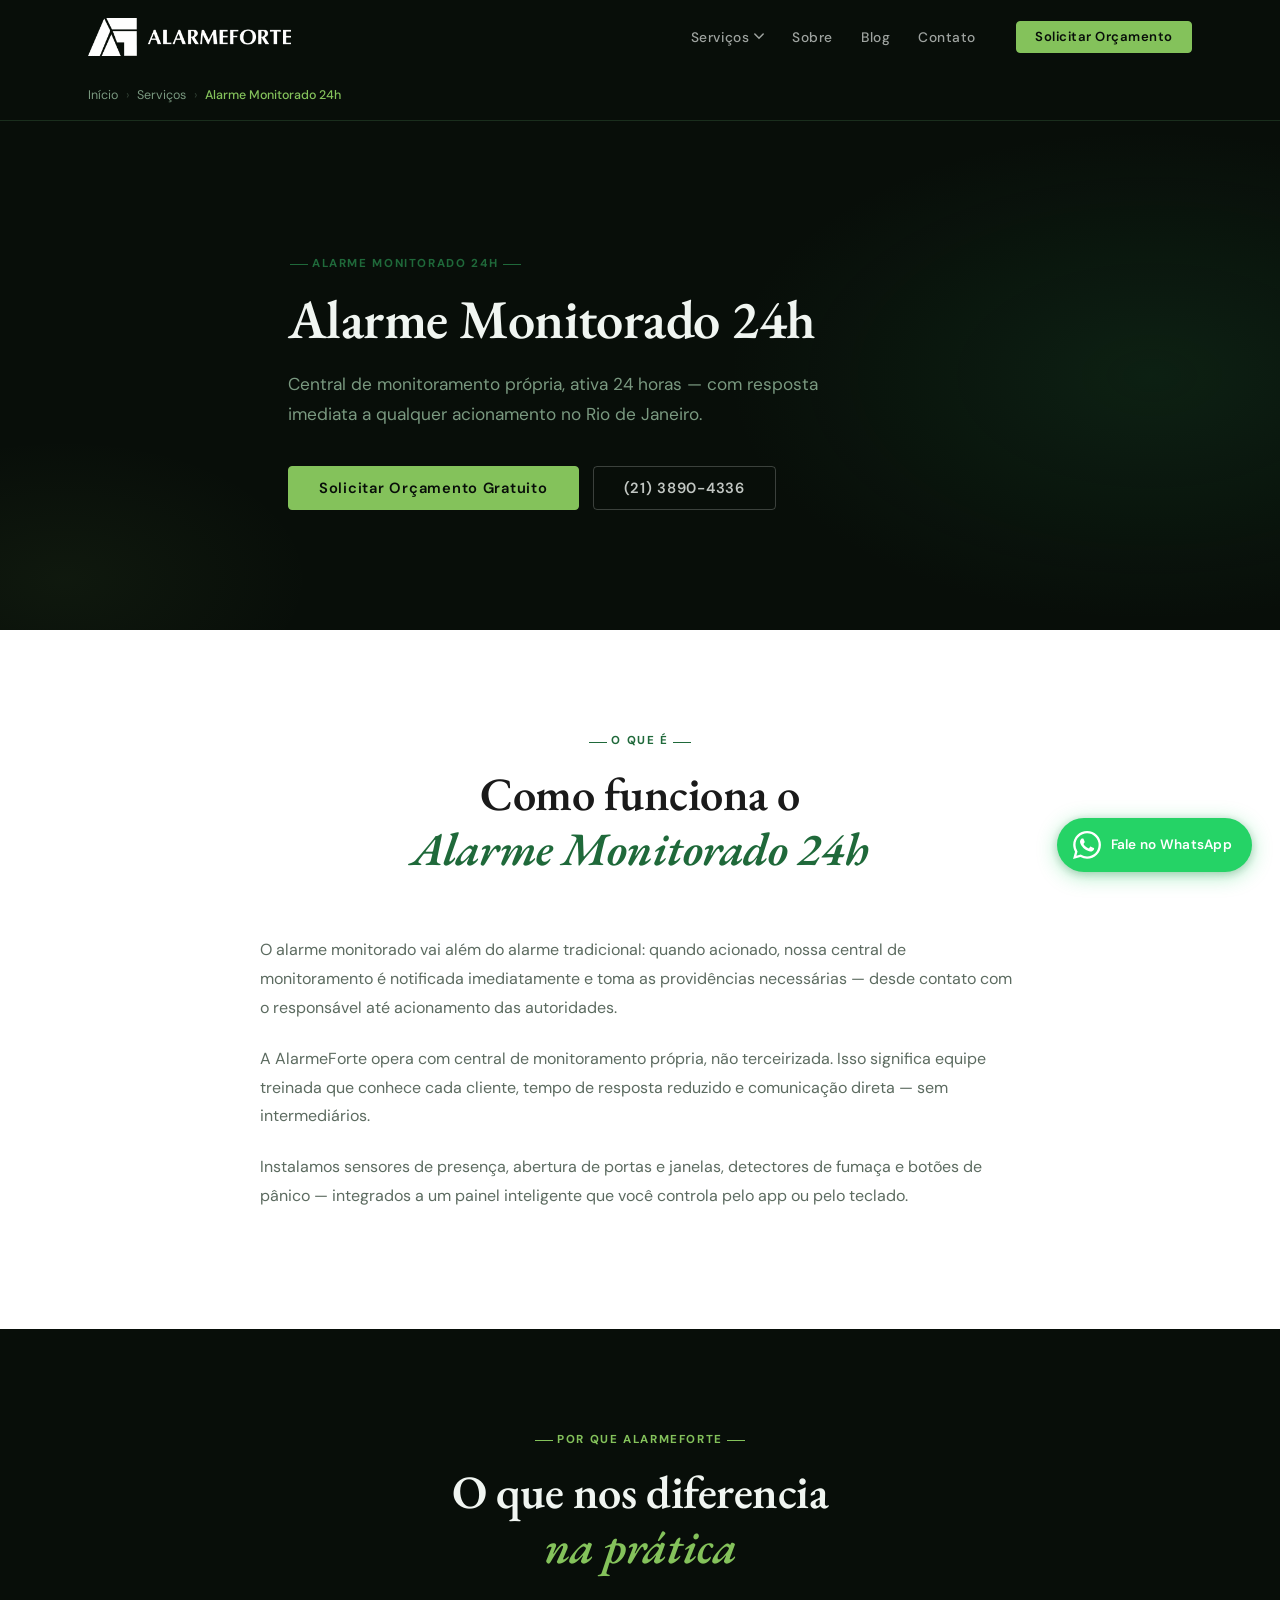
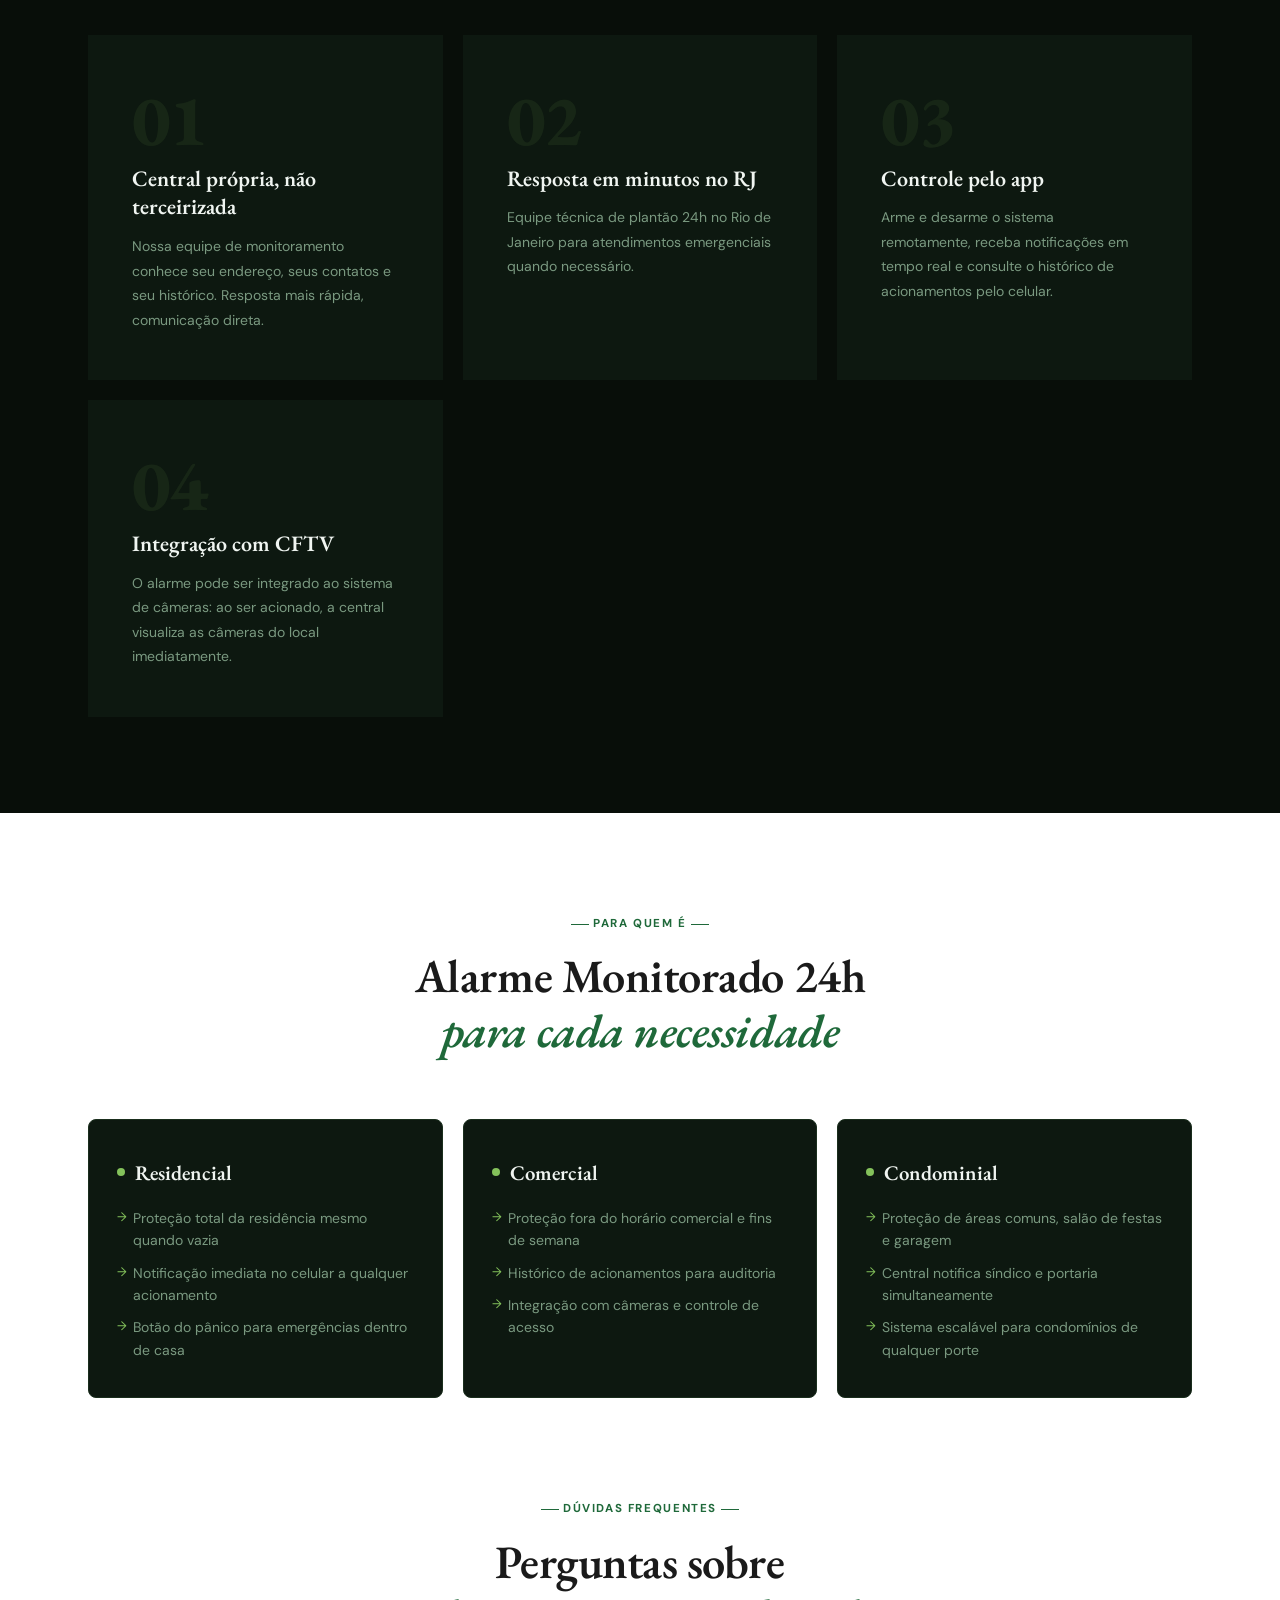
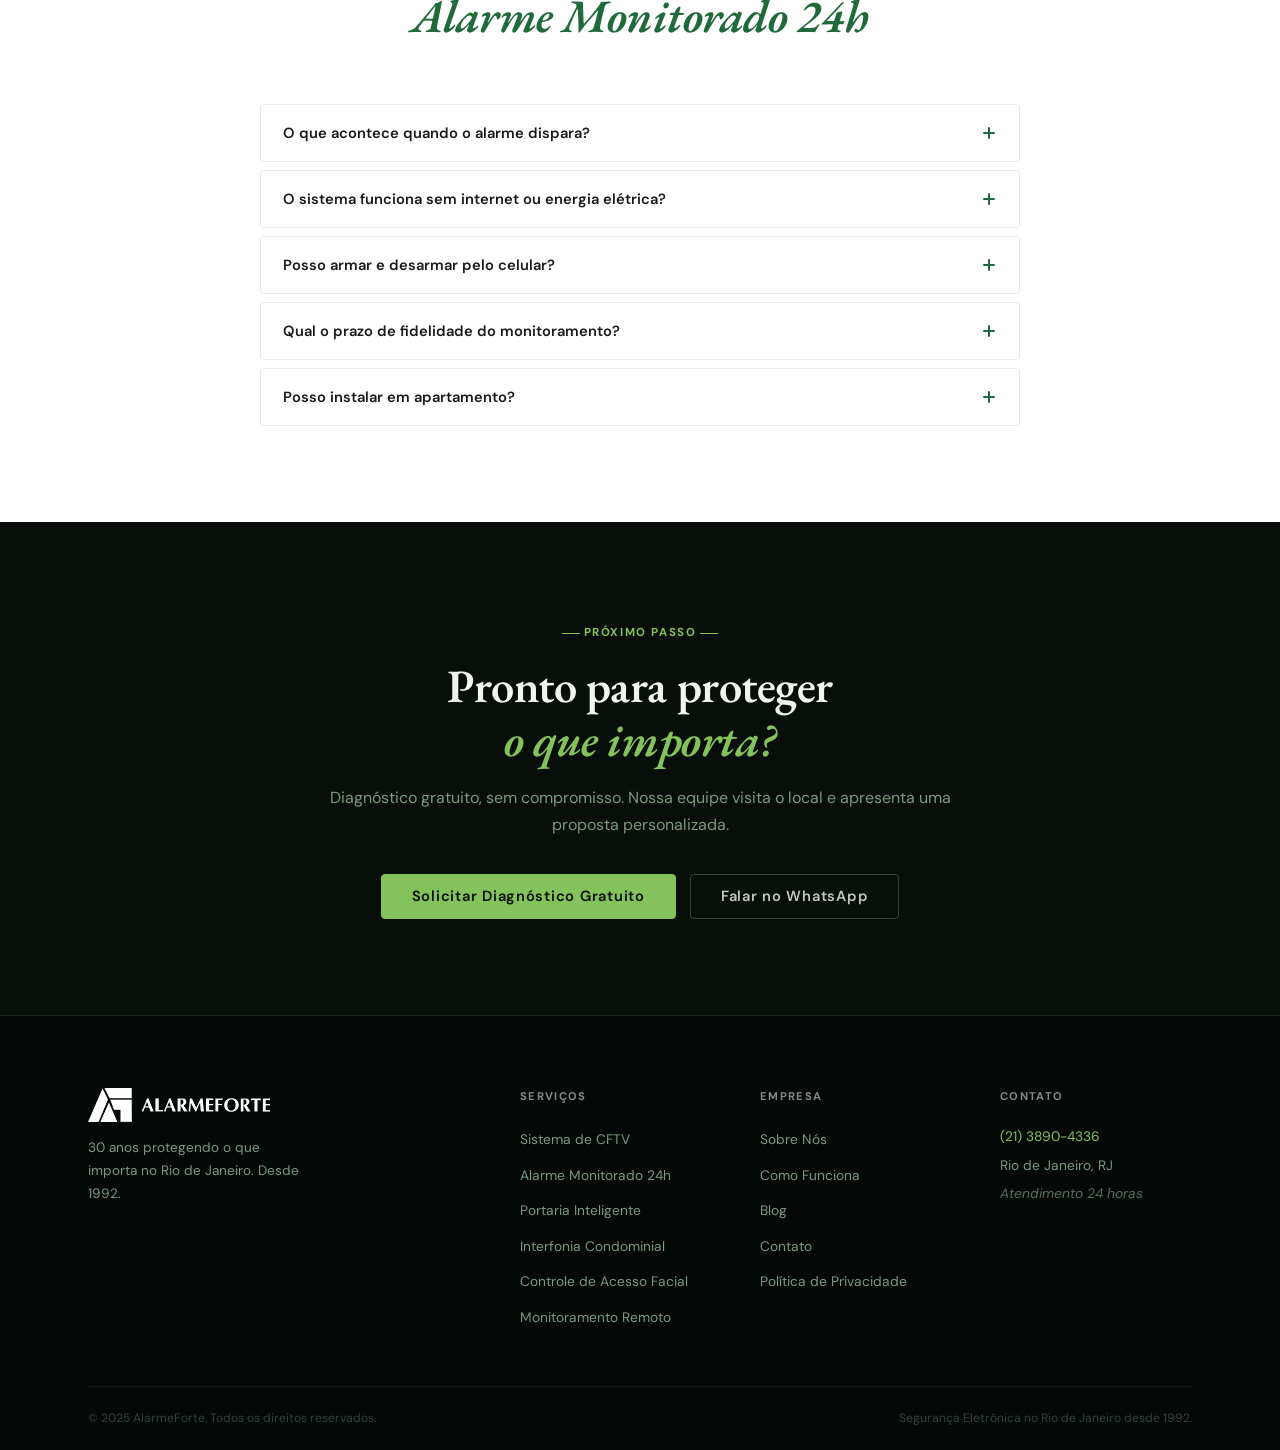
==== servicos/alarme-monitorado/index.html @ 2f34e300 "feat: AlarmeForte site V2 — gerador estático, páginas de serviço, blog, admin Streamlit" ====
<!DOCTYPE html>
<html lang="pt-BR">
<head>
  <meta charset="UTF-8">
  <meta name="viewport" content="width=device-width, initial-scale=1.0">
  <meta name="description" content="Alarme monitorado com central própria 24 horas para residências, empresas e condomínios no Rio de Janeiro. Resposta imediata a qualquer acionamento. Orçamento gratuito.">
  <meta property="og:title" content="Alarme Monitorado 24h no Rio de Janeiro | AlarmeForte">
  <meta property="og:description" content="Alarme monitorado com central própria 24 horas para residências, empresas e condomínios no Rio de Janeiro. Resposta imediata a qualquer acionamento. Orçamento gratuito.">
  <meta property="og:type" content="website">
  <meta name="author" content="AlarmeForte">
  <title>Alarme Monitorado 24h no Rio de Janeiro | AlarmeForte</title>
  
<script type="application/ld+json">
{
  "@context": "https://schema.org",
  "@type": "Service",
  "name": "Alarme Monitorado 24h",
  "description": "Alarme monitorado com central própria 24 horas para residências, empresas e condomínios no Rio de Janeiro. Resposta imediata a qualquer acionamento. Orçamento gratuito.",
  "provider": {
    "@type": "LocalBusiness",
    "name": "AlarmeForte",
    "telephone": "+552138904336",
    "address": {
      "@type": "PostalAddress",
      "addressLocality": "Rio de Janeiro",
      "addressRegion": "RJ",
      "addressCountry": "BR"
    }
  },
  "areaServed": "Rio de Janeiro"
}
</script>

  <link rel="preconnect" href="https://fonts.googleapis.com">
  <link rel="preconnect" href="https://fonts.gstatic.com" crossorigin>
  <link href="https://fonts.googleapis.com/css2?family=EB+Garamond:ital,wght@0,400;0,500;0,600;0,700;0,800;1,400;1,600&family=DM+Sans:opsz,wght@9..40,300;9..40,400;9..40,500;9..40,600;9..40,700&display=swap" rel="stylesheet">
  <link rel="stylesheet" href="/css/style.css">
</head>
<body>

  <!-- ===== NAVIGATION ===== -->
  <nav id="navbar" class="navbar">
    <div class="nav-container">
      <a href="/" class="nav-logo">
        <img src="/img/logo.png" alt="AlarmeForte" class="logo-img">
      </a>
      <ul class="nav-links" id="navLinks">
        <li class="nav-dropdown-wrapper">
          <a href="#" class="nav-dropdown-toggle" aria-haspopup="true" aria-expanded="false">
            Serviços
            <svg viewBox="0 0 12 8" width="10" height="7" fill="none" stroke="currentColor" stroke-width="1.8" stroke-linecap="round" aria-hidden="true"><path d="M1 1l5 5 5-5"/></svg>
          </a>
          <div class="nav-dropdown-menu" role="menu">
            
            <a href="/servicos/cftv/" role="menuitem">Sistema de CFTV</a>
            
            <a href="/servicos/alarme-monitorado/" role="menuitem">Alarme Monitorado 24h</a>
            
            <a href="/servicos/portaria-inteligente/" role="menuitem">Portaria Inteligente</a>
            
            <a href="/servicos/interfonia/" role="menuitem">Interfonia Condominial</a>
            
            <a href="/servicos/controle-acesso/" role="menuitem">Controle de Acesso Facial</a>
            
            <a href="/servicos/monitoramento-remoto/" role="menuitem">Monitoramento Remoto</a>
            
          </div>
        </li>
        <li><a href="/#sobre">Sobre</a></li>
        <li><a href="/noticias/">Blog</a></li>
        <li><a href="/#contato">Contato</a></li>
      </ul>
      <a href="/#contato" class="btn btn-primary nav-cta">Solicitar Orçamento</a>
      <button class="hamburger" id="hamburger" aria-label="Abrir menu" aria-expanded="false">
        <span></span><span></span><span></span>
      </button>
    </div>
  </nav>

  

  <!-- BREADCRUMB -->
  <div class="breadcrumb-bar navbar-offset">
    <div class="container">
      <nav class="breadcrumb" aria-label="Navegação estrutural">
        <a href="/">Início</a>
        <span class="breadcrumb-sep" aria-hidden="true">›</span>
        <a href="/#servicos">Serviços</a>
        <span class="breadcrumb-sep" aria-hidden="true">›</span>
        <span class="breadcrumb-current">Alarme Monitorado 24h</span>
      </nav>
    </div>
  </div>

  <!-- PAGE HERO -->
  <section class="page-hero">
    <div class="container page-hero-content">
      <span class="section-label">Alarme Monitorado 24h</span>
      <h1 class="page-hero-title">Alarme Monitorado 24h</h1>
      <p class="page-hero-subtitle">Central de monitoramento própria, ativa 24 horas — com resposta imediata a qualquer acionamento no Rio de Janeiro.</p>
      <div class="hero-actions">
        <a href="/#contato" class="btn btn-primary btn-lg">Solicitar Orçamento Gratuito</a>
        <a href="tel:+552138904336" class="btn btn-outline btn-lg">(21) 3890-4336</a>
      </div>
    </div>
  </section>

  <!-- O QUE É / COMO FUNCIONA -->
  <section class="section-light">
    <div class="container">
      <div class="section-header">
        <span class="section-label">O que é</span>
        <h2 class="section-title">Como funciona o<br><em>Alarme Monitorado 24h</em></h2>
      </div>
      <div style="max-width: 760px; margin: 0 auto;">
        
        <p style="font-size: 1rem; color: var(--text-gray); line-height: 1.8; margin-bottom: 22px;">O alarme monitorado vai além do alarme tradicional: quando acionado, nossa central de monitoramento é notificada imediatamente e toma as providências necessárias — desde contato com o responsável até acionamento das autoridades.</p>
        
        <p style="font-size: 1rem; color: var(--text-gray); line-height: 1.8; margin-bottom: 22px;">A AlarmeForte opera com central de monitoramento própria, não terceirizada. Isso significa equipe treinada que conhece cada cliente, tempo de resposta reduzido e comunicação direta — sem intermediários.</p>
        
        <p style="font-size: 1rem; color: var(--text-gray); line-height: 1.8; margin-bottom: 22px;">Instalamos sensores de presença, abertura de portas e janelas, detectores de fumaça e botões de pânico — integrados a um painel inteligente que você controla pelo app ou pelo teclado.</p>
        
      </div>
    </div>
  </section>

  <!-- DIFERENCIAIS -->
  <section class="section-dark">
    <div class="container">
      <div class="section-header">
        <span class="section-label">Por que AlarmeForte</span>
        <h2 class="section-title section-title-light">O que nos diferencia<br><em>na prática</em></h2>
      </div>
      <div class="services-grid">
        
        <div class="feature-card reveal">
          <div class="feature-number" aria-hidden="true">01</div>
          <h3>Central própria, não terceirizada</h3>
          <p>Nossa equipe de monitoramento conhece seu endereço, seus contatos e seu histórico. Resposta mais rápida, comunicação direta.</p>
        </div>
        
        <div class="feature-card reveal">
          <div class="feature-number" aria-hidden="true">02</div>
          <h3>Resposta em minutos no RJ</h3>
          <p>Equipe técnica de plantão 24h no Rio de Janeiro para atendimentos emergenciais quando necessário.</p>
        </div>
        
        <div class="feature-card reveal">
          <div class="feature-number" aria-hidden="true">03</div>
          <h3>Controle pelo app</h3>
          <p>Arme e desarme o sistema remotamente, receba notificações em tempo real e consulte o histórico de acionamentos pelo celular.</p>
        </div>
        
        <div class="feature-card reveal">
          <div class="feature-number" aria-hidden="true">04</div>
          <h3>Integração com CFTV</h3>
          <p>O alarme pode ser integrado ao sistema de câmeras: ao ser acionado, a central visualiza as câmeras do local imediatamente.</p>
        </div>
        
      </div>
    </div>
  </section>

  <!-- PARA QUEM É -->
  <section class="section-light">
    <div class="container">
      <div class="section-header">
        <span class="section-label">Para quem é</span>
        <h2 class="section-title">Alarme Monitorado 24h<br><em>para cada necessidade</em></h2>
      </div>
      <div class="perfis-grid">
        
        <div class="perfil-card reveal">
          <div class="perfil-tipo">Residencial</div>
          <ul>
            
            <li>Proteção total da residência mesmo quando vazia</li>
            
            <li>Notificação imediata no celular a qualquer acionamento</li>
            
            <li>Botão do pânico para emergências dentro de casa</li>
            
          </ul>
        </div>
        
        <div class="perfil-card reveal">
          <div class="perfil-tipo">Comercial</div>
          <ul>
            
            <li>Proteção fora do horário comercial e fins de semana</li>
            
            <li>Histórico de acionamentos para auditoria</li>
            
            <li>Integração com câmeras e controle de acesso</li>
            
          </ul>
        </div>
        
        <div class="perfil-card reveal">
          <div class="perfil-tipo">Condominial</div>
          <ul>
            
            <li>Proteção de áreas comuns, salão de festas e garagem</li>
            
            <li>Central notifica síndico e portaria simultaneamente</li>
            
            <li>Sistema escalável para condomínios de qualquer porte</li>
            
          </ul>
        </div>
        
      </div>
    </div>
  </section>

  <!-- FAQ -->
  <section class="section-light" style="padding-top: 0;">
    <div class="container">
      <div class="section-header">
        <span class="section-label">Dúvidas Frequentes</span>
        <h2 class="section-title">Perguntas sobre<br><em>Alarme Monitorado 24h</em></h2>
      </div>
      <div class="faq-list">
        
        <div class="faq-item">
          <button class="faq-question" aria-expanded="false">
            O que acontece quando o alarme dispara?
            <svg class="faq-icon" viewBox="0 0 16 16" width="16" height="16" fill="none" stroke="currentColor" stroke-width="2" stroke-linecap="round" aria-hidden="true">
              <path d="M8 3v10M3 8h10"/>
            </svg>
          </button>
          <div class="faq-answer">Nossa central recebe o alerta em segundos. Um operador tenta contato com o responsável cadastrado. Se não houver resposta ou se confirmado o incidente, acionamos a polícia ou equipe de intervenção conforme o plano contratado.</div>
        </div>
        
        <div class="faq-item">
          <button class="faq-question" aria-expanded="false">
            O sistema funciona sem internet ou energia elétrica?
            <svg class="faq-icon" viewBox="0 0 16 16" width="16" height="16" fill="none" stroke="currentColor" stroke-width="2" stroke-linecap="round" aria-hidden="true">
              <path d="M8 3v10M3 8h10"/>
            </svg>
          </button>
          <div class="faq-answer">Sim. O painel tem bateria de backup que mantém o sistema funcionando por horas sem energia. A comunicação com a central usa linha telefônica ou chip GSM como alternativa à internet.</div>
        </div>
        
        <div class="faq-item">
          <button class="faq-question" aria-expanded="false">
            Posso armar e desarmar pelo celular?
            <svg class="faq-icon" viewBox="0 0 16 16" width="16" height="16" fill="none" stroke="currentColor" stroke-width="2" stroke-linecap="round" aria-hidden="true">
              <path d="M8 3v10M3 8h10"/>
            </svg>
          </button>
          <div class="faq-answer">Sim. O app permite controle total do sistema remotamente, além de receber notificações a cada acionamento e consultar o histórico de eventos.</div>
        </div>
        
        <div class="faq-item">
          <button class="faq-question" aria-expanded="false">
            Qual o prazo de fidelidade do monitoramento?
            <svg class="faq-icon" viewBox="0 0 16 16" width="16" height="16" fill="none" stroke="currentColor" stroke-width="2" stroke-linecap="round" aria-hidden="true">
              <path d="M8 3v10M3 8h10"/>
            </svg>
          </button>
          <div class="faq-answer">Trabalhamos com contratos anuais renováveis. Os valores variam conforme o porte do sistema. Entre em contato para um orçamento personalizado.</div>
        </div>
        
        <div class="faq-item">
          <button class="faq-question" aria-expanded="false">
            Posso instalar em apartamento?
            <svg class="faq-icon" viewBox="0 0 16 16" width="16" height="16" fill="none" stroke="currentColor" stroke-width="2" stroke-linecap="round" aria-hidden="true">
              <path d="M8 3v10M3 8h10"/>
            </svg>
          </button>
          <div class="faq-answer">Sim. Temos soluções específicas para apartamentos, com sensores discretos e sem necessidade de obra. A instalação é feita por nossa equipe técnica com o mínimo de interferência.</div>
        </div>
        
      </div>
    </div>
  </section>

  <!-- CTA FINAL -->
  <section class="section-dark">
    <div class="container" style="text-align: center; max-width: 680px;">
      <span class="section-label">Próximo Passo</span>
      <h2 class="section-title section-title-light" style="margin-bottom: 16px;">
        Pronto para proteger<br><em>o que importa?</em>
      </h2>
      <p style="color: var(--text-muted); margin-bottom: 36px; font-size: 1rem; line-height: 1.7;">
        Diagnóstico gratuito, sem compromisso. Nossa equipe visita o local e apresenta uma proposta personalizada.
      </p>
      <div style="display: flex; gap: 14px; justify-content: center; flex-wrap: wrap;">
        <a href="/#contato" class="btn btn-primary btn-lg">Solicitar Diagnóstico Gratuito</a>
        <a href="https://wa.me/+5521988616651?text=Olá!%20Tenho%20interesse%20em%20Alarme%20Monitorado%2024h." class="btn btn-outline btn-lg" target="_blank" rel="noopener">Falar no WhatsApp</a>
      </div>
    </div>
  </section>



  <!-- ===== FOOTER ===== -->
  <footer class="footer">
    <div class="container">
      <div class="footer-grid">
        <div class="footer-brand">
          <a href="/" class="nav-logo footer-logo">
            <img src="/img/logo.png" alt="AlarmeForte" class="logo-img">
          </a>
          <p class="footer-tagline">30 anos protegendo o que importa no Rio de Janeiro. Desde 1992.</p>
        </div>
        <div class="footer-links">
          <h4>Serviços</h4>
          <ul>
            
            <li><a href="/servicos/cftv/">Sistema de CFTV</a></li>
            
            <li><a href="/servicos/alarme-monitorado/">Alarme Monitorado 24h</a></li>
            
            <li><a href="/servicos/portaria-inteligente/">Portaria Inteligente</a></li>
            
            <li><a href="/servicos/interfonia/">Interfonia Condominial</a></li>
            
            <li><a href="/servicos/controle-acesso/">Controle de Acesso Facial</a></li>
            
            <li><a href="/servicos/monitoramento-remoto/">Monitoramento Remoto</a></li>
            
          </ul>
        </div>
        <div class="footer-links">
          <h4>Empresa</h4>
          <ul>
            <li><a href="/#sobre">Sobre Nós</a></li>
            <li><a href="/#como-funciona">Como Funciona</a></li>
            <li><a href="/noticias/">Blog</a></li>
            <li><a href="/#contato">Contato</a></li>
            <li><a href="https://alarmeforte.com.br/politica-de-privacidade/" target="_blank" rel="noopener">Política de Privacidade</a></li>
          </ul>
        </div>
        <div class="footer-contact">
          <h4>Contato</h4>
          <p><a href="tel:+552138904336">(21) 3890-4336</a></p>
          <p>Rio de Janeiro, RJ</p>
          <p class="footer-hours">Atendimento 24 horas</p>
        </div>
      </div>
      <div class="footer-bottom">
        <p>© 2025 AlarmeForte. Todos os direitos reservados.</p>
        <p>Segurança Eletrônica no Rio de Janeiro desde 1992.</p>
      </div>
    </div>
  </footer>

  <!-- WhatsApp Floating Button -->
  <a href="https://wa.me/+5521988616651?text=Ol%C3%A1%21%20Gostaria%20de%20solicitar%20um%20or%C3%A7amento."
     class="whatsapp-btn"
     target="_blank"
     rel="noopener noreferrer"
     aria-label="Fale conosco pelo WhatsApp">
    <svg viewBox="0 0 24 24" fill="currentColor" width="28" height="28" aria-hidden="true">
      <path d="M17.472 14.382c-.297-.149-1.758-.867-2.03-.967-.273-.099-.471-.148-.67.15-.197.297-.767.966-.94 1.164-.173.199-.347.223-.644.075-.297-.15-1.255-.463-2.39-1.475-.883-.788-1.48-1.761-1.653-2.059-.173-.297-.018-.458.13-.606.134-.133.298-.347.446-.52.149-.174.198-.298.298-.497.099-.198.05-.371-.025-.52-.075-.149-.669-1.612-.916-2.207-.242-.579-.487-.5-.669-.51-.173-.008-.371-.01-.57-.01-.198 0-.52.074-.792.372-.272.297-1.04 1.016-1.04 2.479 0 1.462 1.065 2.875 1.213 3.074.149.198 2.096 3.2 5.077 4.487.709.306 1.262.489 1.694.625.712.227 1.36.195 1.871.118.571-.085 1.758-.719 2.006-1.413.248-.694.248-1.289.173-1.413-.074-.124-.272-.198-.57-.347m-5.421 7.403h-.004a9.87 9.87 0 01-5.031-1.378l-.361-.214-3.741.982.998-3.648-.235-.374a9.86 9.86 0 01-1.51-5.26c.001-5.45 4.436-9.884 9.888-9.884 2.64 0 5.122 1.03 6.988 2.898a9.825 9.825 0 012.893 6.994c-.003 5.45-4.437 9.884-9.885 9.884m8.413-18.297A11.815 11.815 0 0012.05 0C5.495 0 .16 5.335.157 11.892c0 2.096.547 4.142 1.588 5.945L.057 24l6.305-1.654a11.882 11.882 0 005.683 1.448h.005c6.554 0 11.89-5.335 11.893-11.893a11.821 11.821 0 00-3.48-8.413z"/>
    </svg>
    <span class="whatsapp-label">Fale no WhatsApp</span>
  </a>

  <script src="/js/main.js"></script>
  
<script>
// FAQ accordion
document.querySelectorAll('.faq-question').forEach(btn => {
  btn.addEventListener('click', () => {
    const answer = btn.nextElementSibling;
    const isOpen = btn.classList.contains('open');
    // Close all
    document.querySelectorAll('.faq-question').forEach(b => {
      b.classList.remove('open');
      b.setAttribute('aria-expanded', 'false');
      b.nextElementSibling.classList.remove('open');
    });
    // Open clicked if was closed
    if (!isOpen) {
      btn.classList.add('open');
      btn.setAttribute('aria-expanded', 'true');
      answer.classList.add('open');
    }
  });
});
</script>

</body>
</html>
---- css/style.css ----
/* ===========================================
   ALARMEFORTE — style.css
   Design: "Fortaleza" — dark, authoritative
   =========================================== */

/* ===========================
   DESIGN TOKENS
   =========================== */
:root {
  /* Colors */
  --dark-bg:        #080E09;
  --dark-card:      #0D1810;
  --dark-border:    #1A2E1D;
  --green-primary:  #1F693A;
  --green-accent:   #84C25B;
  --green-glow:     rgba(132, 194, 91, 0.15);
  --text-light:     #F0F5F1;
  --text-muted:     #7A9980;
  --white:          #FFFFFF;
  --text-dark:      #1A1A1A;
  --text-gray:      #5C6B60;
  --light-bg:       #F7FAF7;
  --border-light:   #E4ECE5;

  /* Typography */
  --font-display: 'EB Garamond', Georgia, 'Times New Roman', serif;
  --font-body:    'DM Sans', system-ui, -apple-system, sans-serif;

  /* Shape */
  --radius:    4px;
  --radius-lg: 8px;

  /* Shadows */
  --shadow-sm: 0 1px 4px rgba(0,0,0,0.07), 0 1px 2px rgba(0,0,0,0.05);
  --shadow-md: 0 4px 20px rgba(0,0,0,0.10), 0 2px 8px rgba(0,0,0,0.06);
  --shadow-lg: 0 20px 56px rgba(0,0,0,0.16);

  /* Transitions */
  --t: 0.22s ease;
  --t-slow: 0.5s ease;
}

/* ===========================
   RESET & BASE
   =========================== */
*, *::before, *::after { box-sizing: border-box; margin: 0; padding: 0; }

html {
  scroll-behavior: smooth;
  font-size: 16px;
}

body {
  font-family: var(--font-body);
  color: var(--text-dark);
  background: var(--dark-bg);
  line-height: 1.6;
  -webkit-font-smoothing: antialiased;
  -moz-osx-font-smoothing: grayscale;
  overflow-x: hidden;
}

img, svg { display: block; }
a { text-decoration: none; color: inherit; }
ul, ol { list-style: none; }
button { cursor: pointer; border: none; background: none; font-family: inherit; font-size: inherit; }
input, select, textarea, button { font-family: inherit; }

/* ===========================
   LAYOUT
   =========================== */
.container {
  max-width: 1160px;
  margin: 0 auto;
  padding: 0 28px;
}

/* ===========================
   BUTTONS
   =========================== */
.btn {
  display: inline-flex;
  align-items: center;
  justify-content: center;
  gap: 8px;
  padding: 11px 22px;
  border-radius: var(--radius);
  font-size: 0.88rem;
  font-weight: 600;
  letter-spacing: 0.04em;
  transition: all var(--t);
  border: 1.5px solid transparent;
  white-space: nowrap;
  cursor: pointer;
  line-height: 1;
}

.btn-lg {
  padding: 14px 30px;
  font-size: 0.92rem;
  letter-spacing: 0.05em;
}

.btn-full { width: 100%; }

.btn-primary {
  background: var(--green-accent);
  color: var(--dark-bg);
  border-color: var(--green-accent);
}
.btn-primary:hover {
  background: #93cf66;
  border-color: #93cf66;
  transform: translateY(-1px);
  box-shadow: 0 6px 24px rgba(132, 194, 91, 0.32);
}
.btn-primary:active { transform: translateY(0); }

.btn-outline {
  background: transparent;
  color: rgba(240, 245, 241, 0.8);
  border-color: rgba(240, 245, 241, 0.22);
}
.btn-outline:hover {
  border-color: var(--green-accent);
  color: var(--green-accent);
  transform: translateY(-1px);
}

/* ===========================
   REVEAL ANIMATIONS
   =========================== */
.reveal {
  opacity: 0;
  transform: translateY(20px);
  transition: opacity 0.55s ease, transform 0.55s ease;
}
.reveal.visible {
  opacity: 1;
  transform: translateY(0);
}
.reveal-delay-1 { transition-delay: 0s; }
.reveal-delay-2 { transition-delay: 0.1s; }
.reveal-delay-3 { transition-delay: 0.22s; }
.reveal-delay-4 { transition-delay: 0.38s; }

/* ===========================
   NAVIGATION
   =========================== */
.navbar {
  position: fixed;
  top: 0; left: 0; right: 0;
  z-index: 1000;
  padding: 18px 0;
  transition: background var(--t), padding var(--t), border-color var(--t);
  border-bottom: 1px solid transparent;
}

.navbar.scrolled {
  background: rgba(8, 14, 9, 0.94);
  backdrop-filter: blur(16px);
  -webkit-backdrop-filter: blur(16px);
  padding: 12px 0;
  border-color: var(--dark-border);
}

.nav-container {
  max-width: 1160px;
  margin: 0 auto;
  padding: 0 28px;
  display: flex;
  align-items: center;
  gap: 32px;
}

.nav-logo {
  display: flex;
  align-items: center;
  gap: 9px;
  color: var(--text-light);
  font-size: 1.15rem;
  font-weight: 400;
  letter-spacing: 0.02em;
  flex-shrink: 0;
  transition: opacity var(--t);
}
.nav-logo:hover { opacity: 0.85; }
.nav-logo strong { font-weight: 700; }

.logo-icon {
  width: 26px; height: 26px;
  color: var(--green-accent);
  flex-shrink: 0;
}

/* Real logo image — mix-blend-mode:screen removes white background on dark sections */
.logo-img {
  height: 38px;
  width: auto;
  display: block;
  mix-blend-mode: screen;
}
.footer-logo .logo-img {
  height: 34px;
}

.nav-links {
  display: flex;
  align-items: center;
  gap: 28px;
  margin-left: auto;
}
.nav-links a {
  color: rgba(240, 245, 241, 0.65);
  font-size: 0.86rem;
  font-weight: 500;
  letter-spacing: 0.04em;
  transition: color var(--t);
  padding: 4px 0;
  position: relative;
}
.nav-links a::after {
  content: '';
  position: absolute;
  bottom: -2px; left: 0;
  width: 0; height: 1px;
  background: var(--green-accent);
  transition: width var(--t);
}
.nav-links a:hover { color: var(--text-light); }
.nav-links a:hover::after { width: 100%; }

.nav-cta {
  margin-left: 8px;
  padding: 8px 18px;
  font-size: 0.82rem;
}

/* Hamburger */
.hamburger {
  display: none;
  flex-direction: column;
  gap: 5px;
  padding: 4px;
  margin-left: auto;
}
.hamburger span {
  width: 22px; height: 2px;
  background: var(--text-light);
  border-radius: 2px;
  transition: all var(--t);
  transform-origin: center;
}
.hamburger.active span:nth-child(1) { transform: translateY(7px) rotate(45deg); }
.hamburger.active span:nth-child(2) { opacity: 0; transform: scaleX(0); }
.hamburger.active span:nth-child(3) { transform: translateY(-7px) rotate(-45deg); }

/* ===========================
   HERO
   =========================== */
.hero {
  position: relative;
  min-height: 100vh;
  display: flex;
  align-items: center;
  background: var(--dark-bg);
  overflow: hidden;
  padding: 100px 0 80px;
}

.hero-bg {
  position: absolute;
  inset: 0;
  pointer-events: none;
  background:
    radial-gradient(ellipse 65% 95% at 88% 48%, rgba(31, 105, 58, 0.25) 0%, transparent 62%),
    radial-gradient(ellipse 45% 55% at 10% 85%, rgba(132, 194, 91, 0.07) 0%, transparent 55%),
    radial-gradient(ellipse 30% 30% at 50% 10%, rgba(31, 105, 58, 0.06) 0%, transparent 70%);
}
/* Subtle grain texture */
.hero-bg::after {
  content: '';
  position: absolute;
  inset: 0;
  background-image: url("data:image/svg+xml,%3Csvg xmlns='http://www.w3.org/2000/svg' width='300' height='300'%3E%3Cfilter id='n'%3E%3CfeTurbulence type='fractalNoise' baseFrequency='0.75' numOctaves='4' stitchTiles='stitch'/%3E%3C/filter%3E%3Crect width='300' height='300' filter='url(%23n)'/%3E%3C/svg%3E");
  opacity: 0.025;
}

/* Green geometric lines — subtle decorative element */
.hero-bg::before {
  content: '';
  position: absolute;
  top: 15%; right: 8%;
  width: 420px; height: 420px;
  border: 1px solid rgba(132, 194, 91, 0.07);
  border-radius: 50%;
  pointer-events: none;
  box-shadow: 0 0 0 80px rgba(132, 194, 91, 0.025), 0 0 0 160px rgba(132, 194, 91, 0.015);
}

.hero-content {
  position: relative;
  z-index: 1;
  max-width: 760px;
}

.hero-badge {
  display: inline-flex;
  align-items: center;
  gap: 9px;
  padding: 7px 16px;
  border: 1px solid rgba(132, 194, 91, 0.35);
  border-radius: 100px;
  background: rgba(132, 194, 91, 0.06);
  color: var(--green-accent);
  font-size: 0.76rem;
  font-weight: 700;
  letter-spacing: 0.1em;
  text-transform: uppercase;
  margin-bottom: 28px;
}

.hero-title {
  font-family: var(--font-display);
  font-size: clamp(2.6rem, 6.5vw, 5rem);
  font-weight: 600;
  line-height: 1.08;
  color: var(--text-light);
  margin-bottom: 24px;
  letter-spacing: -0.015em;
}
.hero-title em {
  font-style: italic;
  color: var(--green-accent);
}

.hero-subtitle {
  font-size: clamp(0.95rem, 1.8vw, 1.1rem);
  color: var(--text-muted);
  line-height: 1.7;
  margin-bottom: 40px;
  max-width: 560px;
}

.hero-actions {
  display: flex;
  gap: 14px;
  flex-wrap: wrap;
  margin-bottom: 48px;
}

.hero-trust {
  display: flex;
  align-items: center;
  gap: 14px;
  flex-wrap: wrap;
  color: rgba(240, 245, 241, 0.38);
  font-size: 0.8rem;
  font-weight: 500;
  letter-spacing: 0.03em;
}
.hero-trust span {
  display: flex;
  align-items: center;
  gap: 7px;
}
.hero-trust svg { color: var(--green-accent); flex-shrink: 0; }
.trust-sep { opacity: 0.4; }

/* Scroll indicator */
.hero-scroll-indicator {
  position: absolute;
  bottom: 28px;
  left: 50%;
  transform: translateX(-50%);
}
.scroll-line {
  width: 1px;
  height: 52px;
  background: linear-gradient(to bottom, var(--green-accent), transparent);
  animation: scrollPulse 2.2s ease-in-out infinite;
}
@keyframes scrollPulse {
  0%, 100% { opacity: 0.25; transform: scaleY(1); transform-origin: top; }
  50%       { opacity: 0.8;  transform: scaleY(1.15); transform-origin: top; }
}

/* ===========================
   SECTION COMMON
   =========================== */
.section-light {
  background: var(--white);
  padding: 96px 0;
}
.section-dark {
  background: var(--dark-bg);
  padding: 96px 0;
}

.section-header {
  text-align: center;
  margin-bottom: 60px;
}

.section-label {
  display: inline-block;
  font-size: 0.72rem;
  font-weight: 700;
  letter-spacing: 0.14em;
  text-transform: uppercase;
  color: var(--green-primary);
  margin-bottom: 16px;
  padding: 0 24px;
  position: relative;
}
.section-label::before,
.section-label::after {
  content: '';
  position: absolute;
  top: 50%;
  width: 18px;
  height: 1px;
  background: var(--green-primary);
}
.section-label::before { right: calc(100% - 20px); }
.section-label::after  { left:  calc(100% - 20px); }

.section-dark .section-label { color: var(--green-accent); }
.section-dark .section-label::before,
.section-dark .section-label::after { background: var(--green-accent); }

.section-title {
  font-family: var(--font-display);
  font-size: clamp(1.9rem, 4vw, 2.9rem);
  font-weight: 600;
  line-height: 1.18;
  letter-spacing: -0.01em;
  color: var(--text-dark);
  margin-bottom: 16px;
}
.section-title-light { color: var(--text-light); }

.section-title em {
  font-style: italic;
  color: var(--green-primary);
}
.section-title-light em { color: var(--green-accent); }

.section-subtitle {
  font-size: 0.97rem;
  color: var(--text-gray);
  max-width: 520px;
  margin: 0 auto;
  line-height: 1.7;
}

/* ===========================
   SERVICES
   =========================== */
.services-grid {
  display: grid;
  grid-template-columns: repeat(3, 1fr);
  gap: 20px;
}

.service-card {
  background: var(--white);
  border: 1px solid var(--border-light);
  border-left: 3px solid var(--green-accent);
  border-radius: var(--radius-lg);
  padding: 32px 26px 28px;
  display: flex;
  flex-direction: column;
  transition: border-left-color var(--t), box-shadow var(--t), transform var(--t);
  box-shadow: var(--shadow-sm);
}
.service-card:hover {
  border-left-color: var(--green-primary);
  box-shadow: var(--shadow-md);
  transform: translateY(-3px);
}

.service-icon {
  width: 46px; height: 46px;
  color: var(--green-primary);
  margin-bottom: 20px;
}
.service-icon svg { width: 100%; height: 100%; }

.service-card h3 {
  font-family: var(--font-display);
  font-size: 1.22rem;
  font-weight: 600;
  color: var(--text-dark);
  margin-bottom: 10px;
  line-height: 1.3;
}
.service-card p {
  font-size: 0.875rem;
  color: var(--text-gray);
  line-height: 1.65;
  margin-bottom: 20px;
  flex: 1;
}
.service-card strong { color: var(--green-primary); font-weight: 600; }

.service-link {
  font-size: 0.8rem;
  font-weight: 700;
  color: var(--green-primary);
  letter-spacing: 0.03em;
  transition: color var(--t), letter-spacing var(--t);
  align-self: flex-start;
}
.service-link:hover {
  color: var(--green-accent);
  letter-spacing: 0.05em;
}

/* ===========================
   FEATURES (POR QUE ALARMEFORTE)
   =========================== */
.features-grid {
  display: grid;
  grid-template-columns: 1fr 1fr;
  gap: 1px;
  background: var(--dark-border);
  border: 1px solid var(--dark-border);
  border-radius: var(--radius-lg);
  overflow: hidden;
}

.feature-card {
  background: var(--dark-card);
  padding: 48px 44px;
  position: relative;
  overflow: hidden;
  transition: background var(--t);
}
.feature-card:hover { background: rgba(31, 105, 58, 0.07); }
.feature-card::after {
  content: '';
  position: absolute;
  top: 0; left: 0;
  width: 3px; height: 0;
  background: var(--green-accent);
  transition: height var(--t-slow);
}
.feature-card:hover::after { height: 100%; }

.feature-number {
  font-family: var(--font-display);
  font-size: 4.5rem;
  font-weight: 800;
  color: rgba(132, 194, 91, 0.09);
  line-height: 1;
  margin-bottom: 10px;
  letter-spacing: -0.03em;
  user-select: none;
}
.feature-card h3 {
  font-family: var(--font-display);
  font-size: 1.38rem;
  font-weight: 600;
  color: var(--text-light);
  margin-bottom: 12px;
  line-height: 1.3;
}
.feature-card p {
  font-size: 0.875rem;
  color: var(--text-muted);
  line-height: 1.75;
}

/* ===========================
   STATS
   =========================== */
.section-stats {
  background: linear-gradient(135deg, #09150B 0%, #0E1F10 50%, #070C08 100%);
  padding: 72px 0;
  border-top: 1px solid var(--dark-border);
  border-bottom: 1px solid var(--dark-border);
}

.stats-grid {
  display: grid;
  grid-template-columns: 1fr 1px 1fr 1px 1fr 1px 1fr;
  align-items: center;
  gap: 0;
}

.stat-item {
  text-align: center;
  padding: 16px 24px;
}

.stat-value {
  display: flex;
  align-items: baseline;
  justify-content: center;
  gap: 2px;
  line-height: 1;
  margin-bottom: 10px;
}

.stat-number {
  font-family: var(--font-display);
  font-size: clamp(2.8rem, 5.5vw, 4.5rem);
  font-weight: 700;
  color: var(--text-light);
  letter-spacing: -0.025em;
}
.stat-suffix {
  font-family: var(--font-display);
  font-size: clamp(1.8rem, 3.5vw, 3rem);
  font-weight: 600;
  color: var(--green-accent);
}
.stat-label {
  display: block;
  font-size: 0.72rem;
  font-weight: 700;
  letter-spacing: 0.12em;
  text-transform: uppercase;
  color: var(--text-muted);
}

.stat-divider {
  background: var(--dark-border);
  height: 64px;
  width: 1px;
}

/* ===========================
   HOW IT WORKS
   =========================== */
.steps-grid {
  display: grid;
  grid-template-columns: 1fr 48px 1fr 48px 1fr;
  align-items: start;
  gap: 0;
  margin-bottom: 56px;
}

.step {
  background: var(--light-bg);
  border: 1px solid var(--border-light);
  border-radius: var(--radius-lg);
  padding: 40px 32px;
  transition: border-color var(--t), box-shadow var(--t);
}
.step:hover {
  border-color: rgba(31, 105, 58, 0.4);
  box-shadow: var(--shadow-md);
}

.step-number {
  font-family: var(--font-display);
  font-size: 3.2rem;
  font-weight: 700;
  color: var(--green-accent);
  opacity: 0.65;
  line-height: 1;
  margin-bottom: 16px;
}
.step h3 {
  font-family: var(--font-display);
  font-size: 1.28rem;
  font-weight: 600;
  color: var(--text-dark);
  margin-bottom: 10px;
  line-height: 1.3;
}
.step p {
  font-size: 0.875rem;
  color: var(--text-gray);
  line-height: 1.65;
}

.step-connector {
  display: flex;
  align-items: flex-start;
  justify-content: center;
  padding-top: 52px;
  color: var(--green-accent);
  opacity: 0.45;
}
.step-connector svg {
  width: 36px; height: 14px;
}

.steps-cta { text-align: center; }

/* ===========================
   CONTACT
   =========================== */
.contact-grid {
  display: grid;
  grid-template-columns: 1fr 1.15fr;
  gap: 80px;
  align-items: start;
}

.contact-info .section-label { padding-left: 0; }
.contact-info .section-label::before { display: none; }

.contact-subtitle {
  color: var(--text-muted);
  font-size: 0.95rem;
  line-height: 1.75;
  margin-top: 12px;
  margin-bottom: 40px;
}

.contact-details {
  display: flex;
  flex-direction: column;
  gap: 24px;
}
.contact-item {
  display: flex;
  align-items: center;
  gap: 16px;
  transition: opacity var(--t);
}
.contact-item:hover { opacity: 0.8; }

.contact-icon {
  width: 42px; height: 42px;
  background: rgba(31, 105, 58, 0.14);
  border: 1px solid var(--green-primary);
  border-radius: var(--radius);
  display: flex; align-items: center; justify-content: center;
  flex-shrink: 0;
  color: var(--green-accent);
}

.contact-label {
  display: block;
  font-size: 0.7rem;
  font-weight: 700;
  letter-spacing: 0.11em;
  text-transform: uppercase;
  color: var(--text-muted);
  margin-bottom: 2px;
}
.contact-value {
  display: block;
  font-size: 0.92rem;
  color: var(--text-light);
  font-weight: 500;
}

/* Contact Form */
.contact-form-wrapper {
  background: var(--dark-card);
  border: 1px solid var(--dark-border);
  border-radius: var(--radius-lg);
  padding: 40px 36px;
}

.contact-form {
  display: flex;
  flex-direction: column;
  gap: 18px;
}

.form-row {
  display: grid;
  grid-template-columns: 1fr 1fr;
  gap: 14px;
}

.form-group {
  display: flex;
  flex-direction: column;
  gap: 6px;
}

.form-group label {
  font-size: 0.72rem;
  font-weight: 700;
  letter-spacing: 0.09em;
  text-transform: uppercase;
  color: var(--text-muted);
}
.label-optional {
  font-weight: 400;
  text-transform: none;
  letter-spacing: 0;
  opacity: 0.65;
}

.form-group input,
.form-group select,
.form-group textarea {
  background: rgba(255,255,255,0.035);
  border: 1px solid var(--dark-border);
  border-radius: var(--radius);
  padding: 11px 14px;
  color: var(--text-light);
  font-size: 0.88rem;
  outline: none;
  transition: border-color var(--t), background var(--t);
  width: 100%;
  appearance: none;
  -webkit-appearance: none;
}
.form-group select {
  background-image: url("data:image/svg+xml,%3Csvg xmlns='http://www.w3.org/2000/svg' width='12' height='8' viewBox='0 0 12 8'%3E%3Cpath d='M1 1l5 5 5-5' stroke='%237A9980' stroke-width='1.5' fill='none' stroke-linecap='round'/%3E%3C/svg%3E");
  background-repeat: no-repeat;
  background-position: right 14px center;
  padding-right: 36px;
}
.form-group select option { background: #0D1810; color: var(--text-light); }

.form-group input::placeholder,
.form-group textarea::placeholder { color: rgba(240,245,241,0.22); }

.form-group input:focus,
.form-group select:focus,
.form-group textarea:focus {
  border-color: var(--green-primary);
  background: rgba(31, 105, 58, 0.07);
}
.form-group textarea { resize: vertical; min-height: 88px; }

.form-note {
  text-align: center;
  font-size: 0.76rem;
  color: rgba(122, 153, 128, 0.55);
  margin-top: -4px;
}

.form-success {
  display: flex;
  flex-direction: column;
  align-items: center;
  text-align: center;
  padding: 48px 24px;
  gap: 14px;
}
.form-success svg { color: var(--green-accent); }
.form-success h3 {
  font-family: var(--font-display);
  font-size: 1.6rem;
  font-weight: 600;
  color: var(--text-light);
}
.form-success p { font-size: 0.9rem; color: var(--text-muted); }

/* ===========================
   FOOTER
   =========================== */
.footer {
  background: #040807;
  padding: 72px 0 0;
  border-top: 1px solid rgba(26, 46, 29, 0.7);
}

.footer-grid {
  display: grid;
  grid-template-columns: 2fr 1fr 1fr 1fr;
  gap: 48px;
  margin-bottom: 56px;
}

.footer-logo {
  margin-bottom: 14px;
  font-size: 1.05rem;
}

.footer-tagline {
  font-size: 0.85rem;
  color: var(--text-muted);
  line-height: 1.7;
  max-width: 220px;
}

.footer-links h4,
.footer-contact h4 {
  font-size: 0.7rem;
  font-weight: 700;
  letter-spacing: 0.12em;
  text-transform: uppercase;
  color: rgba(240,245,241,0.55);
  margin-bottom: 20px;
}

.footer-links ul {
  display: flex;
  flex-direction: column;
  gap: 10px;
}
.footer-links a {
  font-size: 0.86rem;
  color: var(--text-muted);
  transition: color var(--t);
}
.footer-links a:hover { color: var(--green-accent); }

.footer-contact p {
  font-size: 0.86rem;
  color: var(--text-muted);
  margin-bottom: 8px;
  line-height: 1.5;
}
.footer-contact a {
  color: var(--green-accent);
  transition: opacity var(--t);
}
.footer-contact a:hover { opacity: 0.75; }
.footer-hours { font-style: italic; opacity: 0.7; }

.footer-bottom {
  border-top: 1px solid rgba(26, 46, 29, 0.5);
  padding: 22px 0;
  display: flex;
  justify-content: space-between;
  align-items: center;
  gap: 16px;
}
.footer-bottom p {
  font-size: 0.76rem;
  color: rgba(122, 153, 128, 0.4);
}

/* ===========================
   RESPONSIVE — Tablet
   =========================== */
@media (max-width: 1024px) {
  .services-grid { grid-template-columns: repeat(2, 1fr); }

  .stats-grid {
    grid-template-columns: repeat(2, 1fr);
    gap: 0;
  }
  .stat-divider { display: none; }
  /* Stats in DOM positions 1,3,5,7 (dividers at 2,4,6 are hidden).
     Left column = positions 1 and 5 → right border.
     Bottom row  = positions 5 and 7 → top border. */
  .stats-grid > :nth-child(1),
  .stats-grid > :nth-child(5) { border-right: 1px solid var(--dark-border); }
  .stats-grid > :nth-child(5),
  .stats-grid > :nth-child(7) { border-top: 1px solid var(--dark-border); }

  .steps-grid {
    grid-template-columns: 1fr;
    gap: 16px;
  }
  .step-connector { display: none; }

  .contact-grid { grid-template-columns: 1fr; gap: 56px; }

  .footer-grid { grid-template-columns: 1fr 1fr; gap: 40px; }

  .features-grid { grid-template-columns: 1fr; }
}

/* ===========================
   RESPONSIVE — Mobile
   =========================== */
@media (max-width: 768px) {
  /* Nav mobile */
  .nav-links {
    position: fixed;
    top: 60px; left: 0; right: 0; bottom: 0;
    background: rgba(8, 14, 9, 0.97);
    backdrop-filter: blur(20px);
    -webkit-backdrop-filter: blur(20px);
    flex-direction: column;
    align-items: center;
    justify-content: center;
    gap: 32px;
    transform: translateX(100%);
    transition: transform 0.3s ease;
    border-top: 1px solid var(--dark-border);
  }
  .nav-links.open { transform: translateX(0); }
  .nav-links a { font-size: 1.1rem; letter-spacing: 0.06em; }
  .nav-cta { display: none; }
  .hamburger { display: flex; }

  /* Hero mobile */
  .hero { padding: 80px 0 64px; }
  .hero-title { font-size: clamp(2.2rem, 8vw, 3rem); }
  .hero-actions {
    flex-direction: column;
    gap: 10px;
  }
  .hero-actions .btn { width: 100%; }
  .hero-trust { gap: 10px; font-size: 0.74rem; }

  /* Sections */
  .section-light,
  .section-dark { padding: 72px 0; }
  .section-stats { padding: 56px 0; }
  .section-header { margin-bottom: 48px; }

  /* Services */
  .services-grid { grid-template-columns: 1fr; }

  /* Features */
  .feature-card { padding: 36px 28px; }

  /* Stats */
  .stats-grid { grid-template-columns: 1fr 1fr; }
  .stat-number { font-size: 2.6rem; }

  /* Contact */
  .form-row { grid-template-columns: 1fr; }
  .contact-form-wrapper { padding: 28px 22px; }

  /* Footer */
  .footer-grid { grid-template-columns: 1fr; gap: 32px; }
  .footer-bottom {
    flex-direction: column;
    text-align: center;
    gap: 6px;
  }
}

@media (max-width: 480px) {
  .container { padding: 0 18px; }
  .hero-badge { font-size: 0.68rem; }
  .stats-grid { grid-template-columns: 1fr 1fr; }
  .steps-grid { gap: 12px; }
}

/* ===========================
   WHATSAPP FLOATING BUTTON
   =========================== */
.whatsapp-btn {
  position: fixed;
  bottom: 28px;
  right: 28px;
  z-index: 900;
  display: flex;
  align-items: center;
  gap: 10px;
  background: #25D366;
  color: #fff;
  border-radius: 100px;
  padding: 13px 20px 13px 16px;
  box-shadow: 0 4px 20px rgba(37, 211, 102, 0.4), 0 2px 8px rgba(0,0,0,0.2);
  font-size: 0.85rem;
  font-weight: 600;
  letter-spacing: 0.02em;
  transition: transform var(--t), box-shadow var(--t);
  text-decoration: none;
}
.whatsapp-btn:hover {
  transform: translateY(-2px);
  box-shadow: 0 8px 28px rgba(37, 211, 102, 0.5), 0 4px 12px rgba(0,0,0,0.2);
}
.whatsapp-btn:active { transform: translateY(0); }

@media (max-width: 480px) {
  /* On mobile: icon only, no label */
  .whatsapp-btn {
    padding: 14px;
    border-radius: 50%;
    bottom: 20px;
    right: 20px;
  }
  .whatsapp-label { display: none; }
}

/* ===========================
   PAGE HERO (páginas internas)
   =========================== */
.page-hero {
  background: var(--dark-bg);
  padding: 128px 0 72px;
  position: relative;
  overflow: hidden;
}
.page-hero::before {
  content: '';
  position: absolute;
  inset: 0;
  background:
    radial-gradient(ellipse 55% 80% at 90% 50%, rgba(31, 105, 58, 0.2) 0%, transparent 60%),
    radial-gradient(ellipse 35% 50% at 5% 90%, rgba(132, 194, 91, 0.06) 0%, transparent 55%);
  pointer-events: none;
}
.page-hero-content {
  position: relative;
  z-index: 1;
  max-width: 760px;
}
.page-hero-title {
  font-family: var(--font-display);
  font-size: clamp(2rem, 4.5vw, 3.4rem);
  font-weight: 600;
  color: var(--text-light);
  line-height: 1.1;
  margin-bottom: 20px;
  letter-spacing: -0.01em;
}
.page-hero-subtitle {
  font-size: clamp(0.95rem, 1.8vw, 1.08rem);
  color: var(--text-muted);
  line-height: 1.75;
  margin-bottom: 36px;
  max-width: 580px;
}

/* ===========================
   BREADCRUMB
   =========================== */
.breadcrumb-bar {
  background: var(--dark-bg);
  border-bottom: 1px solid var(--dark-border);
  padding: 0;
}
.breadcrumb {
  display: flex;
  align-items: center;
  gap: 8px;
  padding: 14px 0;
  font-size: 0.78rem;
  color: var(--text-muted);
}
.breadcrumb a {
  color: var(--text-muted);
  transition: color var(--t);
}
.breadcrumb a:hover { color: var(--green-accent); }
.breadcrumb-sep { opacity: 0.35; }
.breadcrumb-current { color: var(--green-accent); font-weight: 500; }

/* ===========================
   FAQ ACCORDION
   =========================== */
.faq-list {
  display: flex;
  flex-direction: column;
  gap: 8px;
  max-width: 760px;
  margin: 0 auto;
}
.faq-item {
  border: 1px solid var(--border-light);
  border-radius: var(--radius);
  overflow: hidden;
}
.faq-question {
  width: 100%;
  display: flex;
  justify-content: space-between;
  align-items: center;
  gap: 16px;
  padding: 18px 22px;
  background: var(--white);
  text-align: left;
  font-weight: 600;
  font-size: 0.92rem;
  color: var(--text-dark);
  cursor: pointer;
  transition: background var(--t), color var(--t);
  border: none;
}
.faq-question:hover { background: var(--light-bg); }
.faq-question.open { color: var(--green-primary); background: var(--light-bg); }
.faq-answer {
  padding: 0 22px;
  max-height: 0;
  overflow: hidden;
  transition: max-height 0.32s ease, padding 0.32s ease;
  font-size: 0.875rem;
  color: var(--text-gray);
  line-height: 1.75;
  background: var(--white);
}
.faq-answer.open {
  max-height: 400px;
  padding: 4px 22px 20px;
}
.faq-icon {
  flex-shrink: 0;
  color: var(--green-primary);
  transition: transform var(--t);
}
.faq-question.open .faq-icon { transform: rotate(45deg); }

/* ===========================
   NAV DROPDOWN
   =========================== */
.nav-dropdown-wrapper {
  position: relative;
}
.nav-dropdown-toggle {
  display: flex;
  align-items: center;
  gap: 5px;
  color: rgba(240, 245, 241, 0.65);
  font-size: 0.86rem;
  font-weight: 500;
  letter-spacing: 0.04em;
  transition: color var(--t);
  cursor: pointer;
}
.nav-dropdown-toggle:hover,
.nav-dropdown-wrapper.open .nav-dropdown-toggle { color: var(--text-light); }
.nav-dropdown-toggle svg { transition: transform var(--t); }
.nav-dropdown-wrapper.open .nav-dropdown-toggle svg { transform: rotate(180deg); }

.nav-dropdown-menu {
  position: absolute;
  top: calc(100% + 14px);
  left: -16px;
  background: rgba(8, 14, 9, 0.97);
  backdrop-filter: blur(20px);
  -webkit-backdrop-filter: blur(20px);
  border: 1px solid var(--dark-border);
  border-radius: var(--radius-lg);
  padding: 8px;
  min-width: 230px;
  opacity: 0;
  pointer-events: none;
  transform: translateY(-6px);
  transition: opacity var(--t), transform var(--t);
  z-index: 200;
}
/* Ponte invisível que cobre o vão entre o botão e o menu */
.nav-dropdown-menu::before {
  content: '';
  position: absolute;
  top: -14px;
  left: 0;
  right: 0;
  height: 14px;
}
.nav-dropdown-wrapper.open .nav-dropdown-menu {
  opacity: 1;
  pointer-events: all;
  transform: translateY(0);
}
.nav-dropdown-menu a {
  display: block;
  padding: 9px 14px;
  border-radius: var(--radius);
  font-size: 0.84rem;
  color: rgba(240, 245, 241, 0.65);
  transition: background var(--t), color var(--t);
  letter-spacing: 0;
}
.nav-dropdown-menu a:hover {
  background: rgba(31, 105, 58, 0.15);
  color: var(--text-light);
}
.nav-dropdown-menu a::after { display: none; }

/* ===========================
   PERFIS (Para quem é)
   =========================== */
.perfis-grid {
  display: grid;
  grid-template-columns: repeat(3, 1fr);
  gap: 20px;
}
.perfil-card {
  background: var(--dark-card);
  border: 1px solid var(--dark-border);
  border-radius: var(--radius-lg);
  padding: 36px 28px;
  transition: border-color var(--t), background var(--t);
}
.perfil-card:hover {
  border-color: var(--green-primary);
  background: var(--green-primary);
}
.perfil-tipo {
  font-family: var(--font-display);
  font-size: 1.3rem;
  font-weight: 600;
  color: var(--text-light);
  margin-bottom: 18px;
  display: flex;
  align-items: center;
  gap: 10px;
}
.perfil-tipo::before {
  content: '';
  display: inline-block;
  width: 8px; height: 8px;
  border-radius: 50%;
  background: var(--green-accent);
  flex-shrink: 0;
}
.perfil-card ul {
  display: flex;
  flex-direction: column;
  gap: 10px;
}
.perfil-card li {
  font-size: 0.875rem;
  color: var(--text-muted);
  line-height: 1.6;
  padding-left: 16px;
  position: relative;
}
.perfil-card li::before {
  content: '→';
  position: absolute;
  left: 0;
  color: var(--green-accent);
  font-size: 0.78rem;
  top: 1px;
}

/* ===========================
   BLOG GRID
   =========================== */
.blog-grid {
  display: grid;
  grid-template-columns: repeat(3, 1fr);
  gap: 24px;
}
.blog-card {
  background: var(--white);
  border: 1px solid var(--border-light);
  border-radius: var(--radius-lg);
  overflow: hidden;
  display: flex;
  flex-direction: column;
  transition: box-shadow var(--t), transform var(--t);
}
.blog-card:hover {
  box-shadow: var(--shadow-md);
  transform: translateY(-3px);
}
.blog-card-img {
  height: 188px;
  background: linear-gradient(135deg, rgba(31, 105, 58, 0.8) 0%, var(--dark-bg) 100%);
  position: relative;
  overflow: hidden;
  display: flex;
  align-items: center;
  justify-content: center;
}
.blog-card-img svg {
  color: rgba(132, 194, 91, 0.3);
  width: 64px; height: 64px;
}
.blog-card-body {
  padding: 24px;
  flex: 1;
  display: flex;
  flex-direction: column;
}
.blog-card-date {
  font-size: 0.7rem;
  font-weight: 700;
  letter-spacing: 0.1em;
  text-transform: uppercase;
  color: var(--green-primary);
  margin-bottom: 8px;
}
.blog-card-title {
  font-family: var(--font-display);
  font-size: 1.15rem;
  font-weight: 600;
  color: var(--text-dark);
  line-height: 1.3;
  margin-bottom: 10px;
}
.blog-card-excerpt {
  font-size: 0.875rem;
  color: var(--text-gray);
  line-height: 1.65;
  flex: 1;
  margin-bottom: 16px;
}
.blog-card-link {
  font-size: 0.8rem;
  font-weight: 700;
  color: var(--green-primary);
  letter-spacing: 0.03em;
  transition: color var(--t), letter-spacing var(--t);
  align-self: flex-start;
}
.blog-card-link:hover { color: var(--green-accent); letter-spacing: 0.05em; }

/* ===========================
   POST CONTENT (artigo)
   =========================== */
.post-header {
  background: var(--dark-bg);
  padding: 120px 0 64px;
  position: relative;
  overflow: hidden;
}
.post-header::before {
  content: '';
  position: absolute;
  inset: 0;
  background: radial-gradient(ellipse 60% 90% at 85% 50%, rgba(31, 105, 58, 0.18) 0%, transparent 60%);
  pointer-events: none;
}
.post-header-content { position: relative; z-index: 1; max-width: 760px; }
.post-title {
  font-family: var(--font-display);
  font-size: clamp(1.9rem, 4vw, 3rem);
  font-weight: 600;
  color: var(--text-light);
  line-height: 1.12;
  margin-bottom: 20px;
  letter-spacing: -0.01em;
}
.post-meta {
  display: flex;
  align-items: center;
  gap: 16px;
  font-size: 0.78rem;
  font-weight: 700;
  letter-spacing: 0.09em;
  text-transform: uppercase;
  color: var(--text-muted);
}
.post-meta-date { color: var(--green-accent); }

.post-body {
  background: var(--white);
  padding: 72px 0 96px;
}
.post-content {
  max-width: 720px;
  margin: 0 auto;
  font-size: 1.01rem;
  line-height: 1.82;
  color: var(--text-dark);
}
.post-content h2 {
  font-family: var(--font-display);
  font-size: 1.7rem;
  font-weight: 600;
  color: var(--text-dark);
  margin: 52px 0 18px;
  line-height: 1.2;
  letter-spacing: -0.01em;
}
.post-content p { margin-bottom: 22px; }
.post-content ul,
.post-content ol {
  list-style: initial;
  padding-left: 26px;
  margin-bottom: 22px;
}
.post-content li { margin-bottom: 8px; }
.post-content strong { color: var(--green-primary); font-weight: 600; }

.post-cta {
  margin-top: 56px;
  padding: 40px;
  background: var(--light-bg);
  border: 1px solid var(--border-light);
  border-left: 4px solid var(--green-accent);
  border-radius: var(--radius-lg);
  text-align: center;
}
.post-cta h3 {
  font-family: var(--font-display);
  font-size: 1.4rem;
  font-weight: 600;
  color: var(--text-dark);
  margin-bottom: 10px;
}
.post-cta p {
  color: var(--text-gray);
  font-size: 0.92rem;
  margin-bottom: 22px;
}

/* ===========================
   NAVBAR OFFSET
   Compensa a navbar fixa nas páginas internas.
   Aplicado no primeiro elemento de cada página interna.
   =========================== */
.navbar-offset {
  margin-top: 72px; /* altura da navbar scrolled */
}

/* ===========================
   RESPONSIVE — novos componentes
   =========================== */
@media (max-width: 1024px) {
  .perfis-grid { grid-template-columns: 1fr; gap: 14px; }
  .blog-grid { grid-template-columns: repeat(2, 1fr); }
}

@media (max-width: 768px) {
  .page-hero { padding: 100px 0 56px; }
  .perfis-grid { grid-template-columns: 1fr; }
  .blog-grid { grid-template-columns: 1fr; }
  .nav-dropdown-menu {
    position: static;
    opacity: 1;
    pointer-events: all;
    transform: none;
    background: rgba(31, 105, 58, 0.08);
    border: none;
    border-radius: var(--radius);
    padding: 4px 0;
    min-width: auto;
    margin-top: 8px;
  }
  .post-header { padding: 90px 0 48px; }
  .post-body { padding: 48px 0 72px; }
  .perfil-card { padding: 24px 16px; }
  .breadcrumb { font-size: 0.7rem; gap: 4px; flex-wrap: wrap; }
}
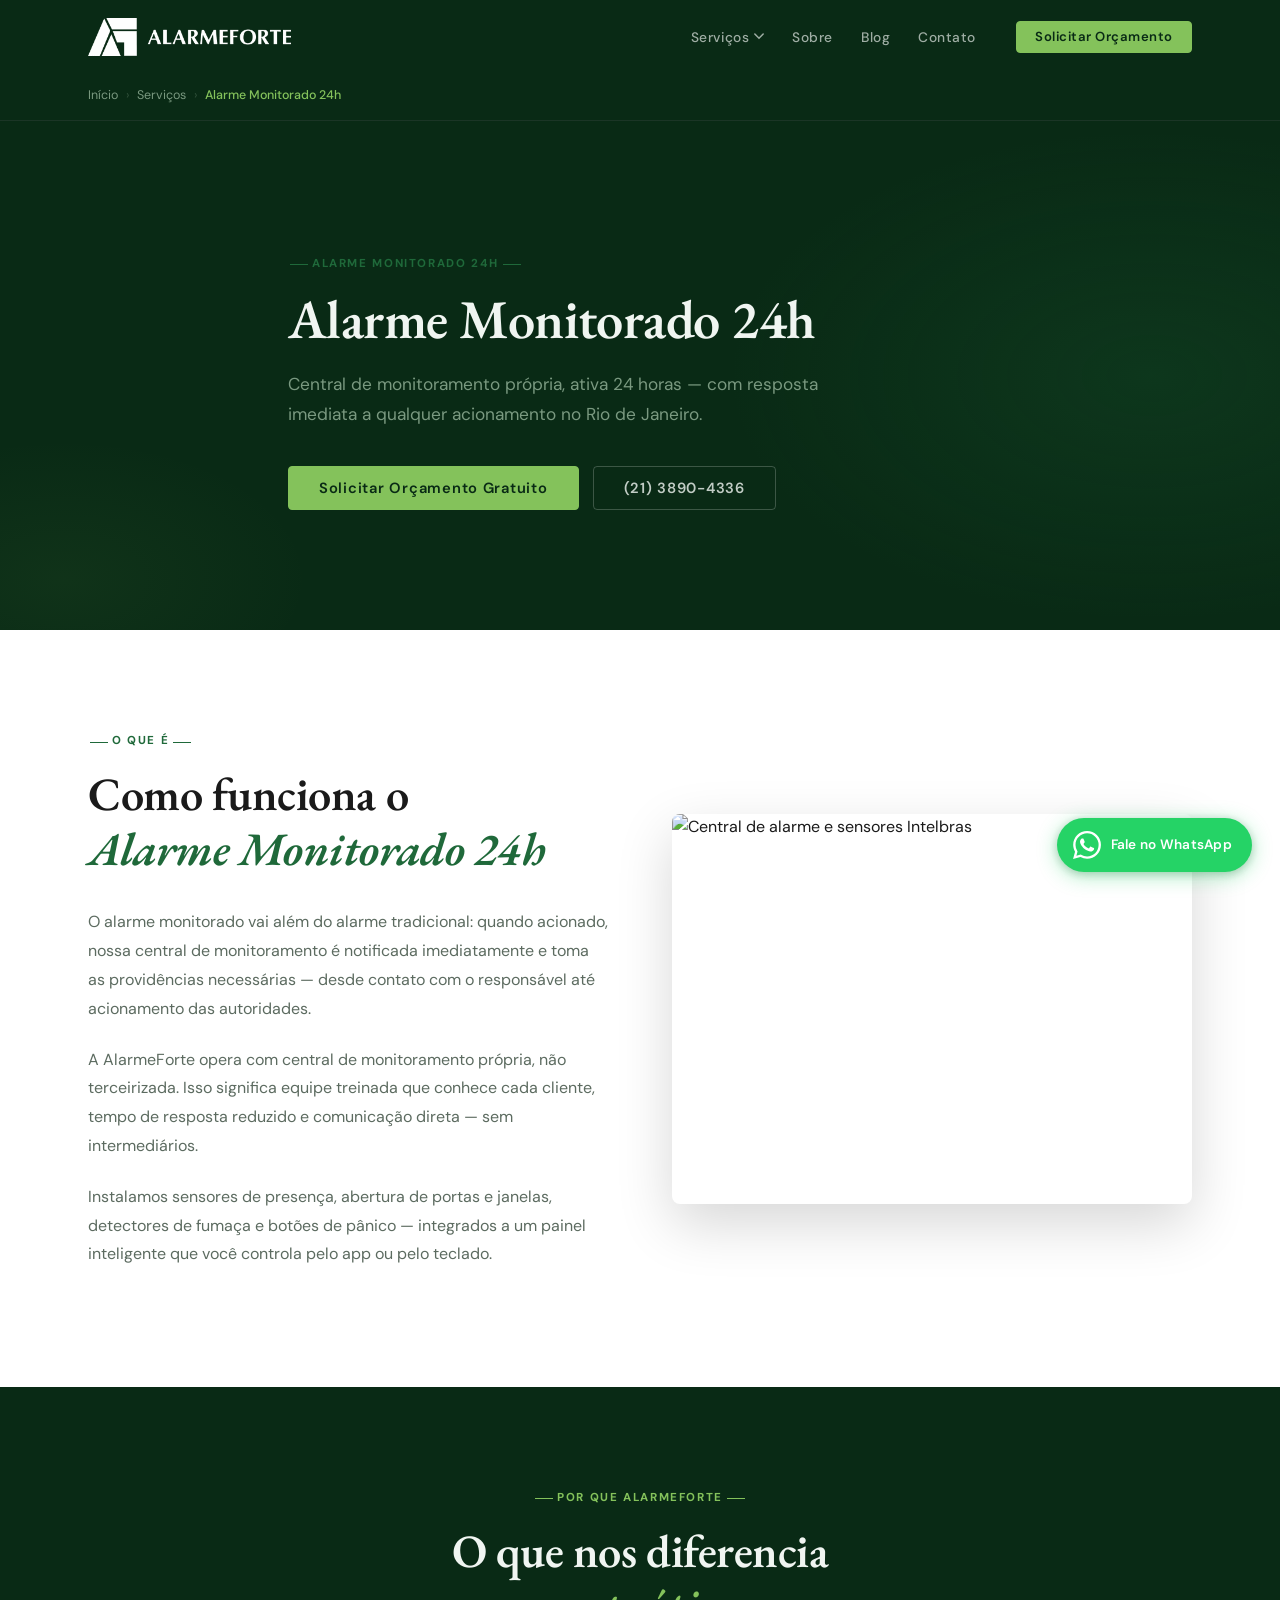
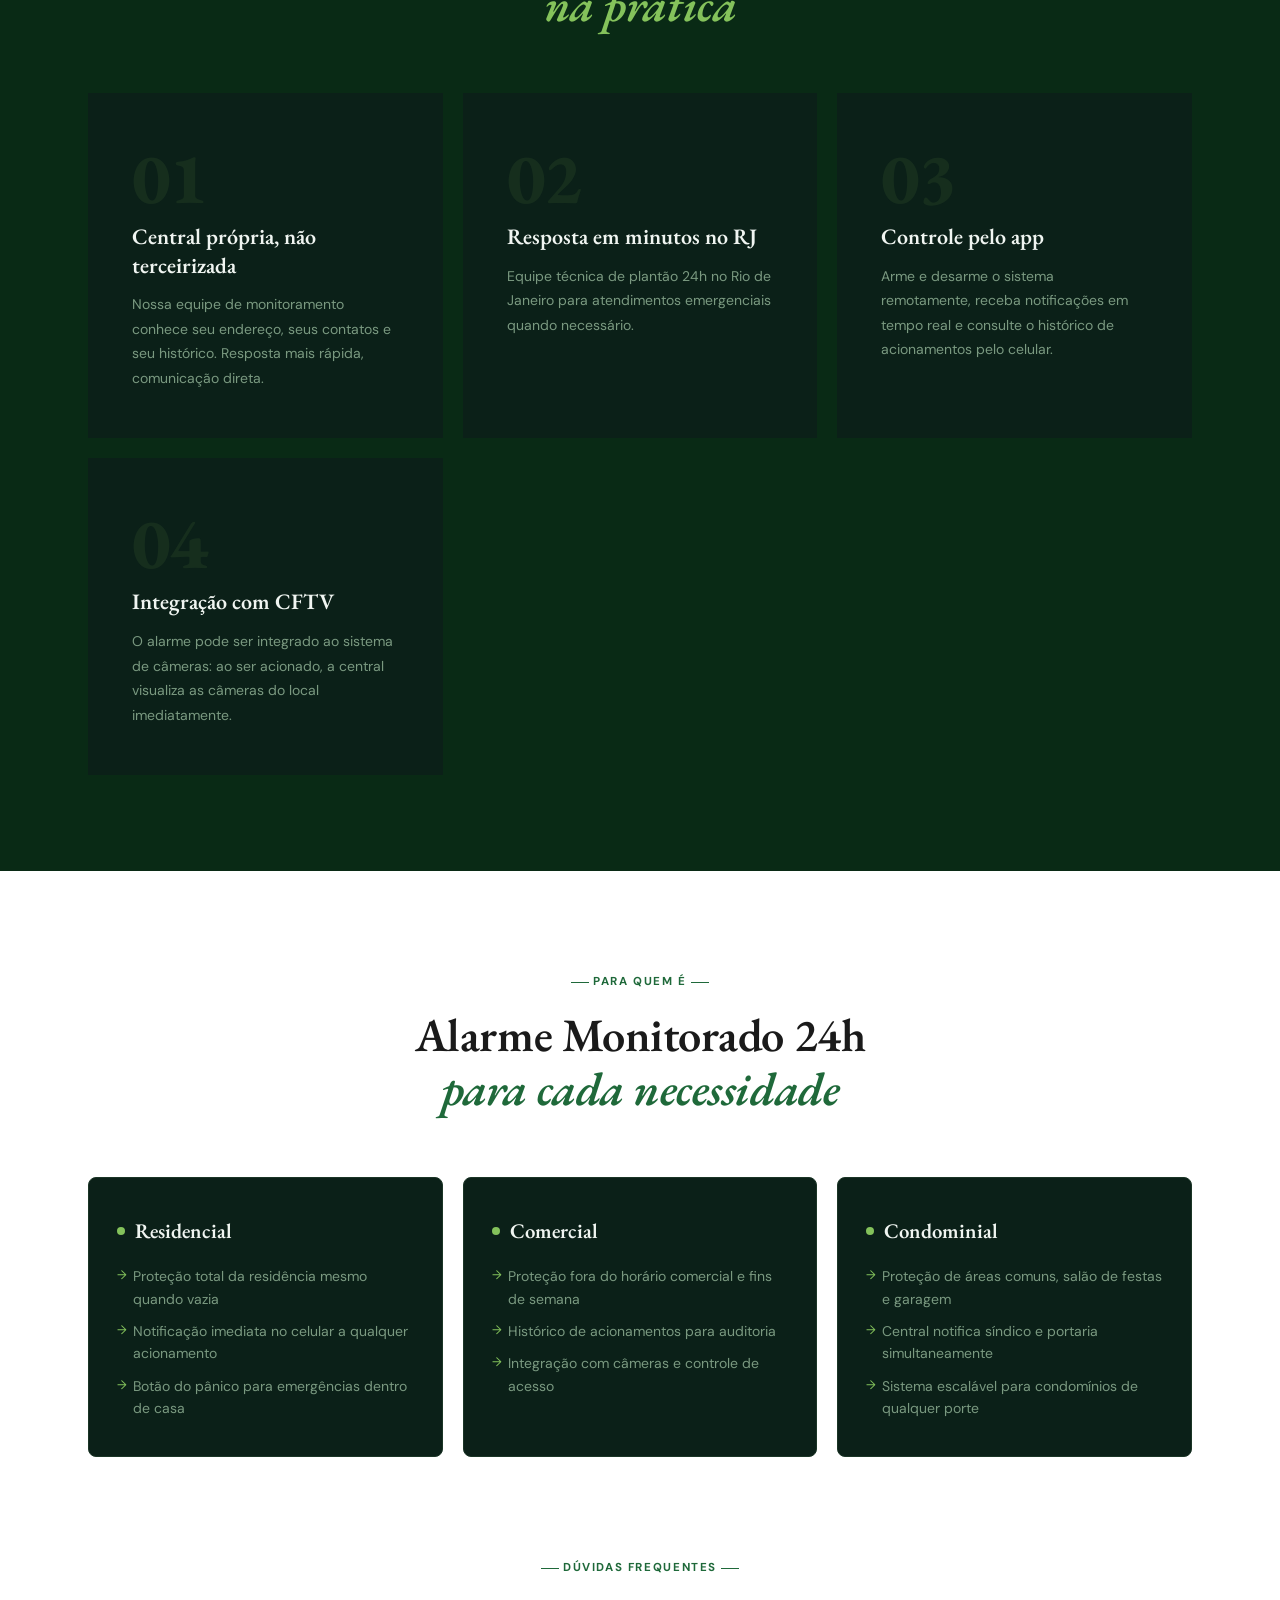
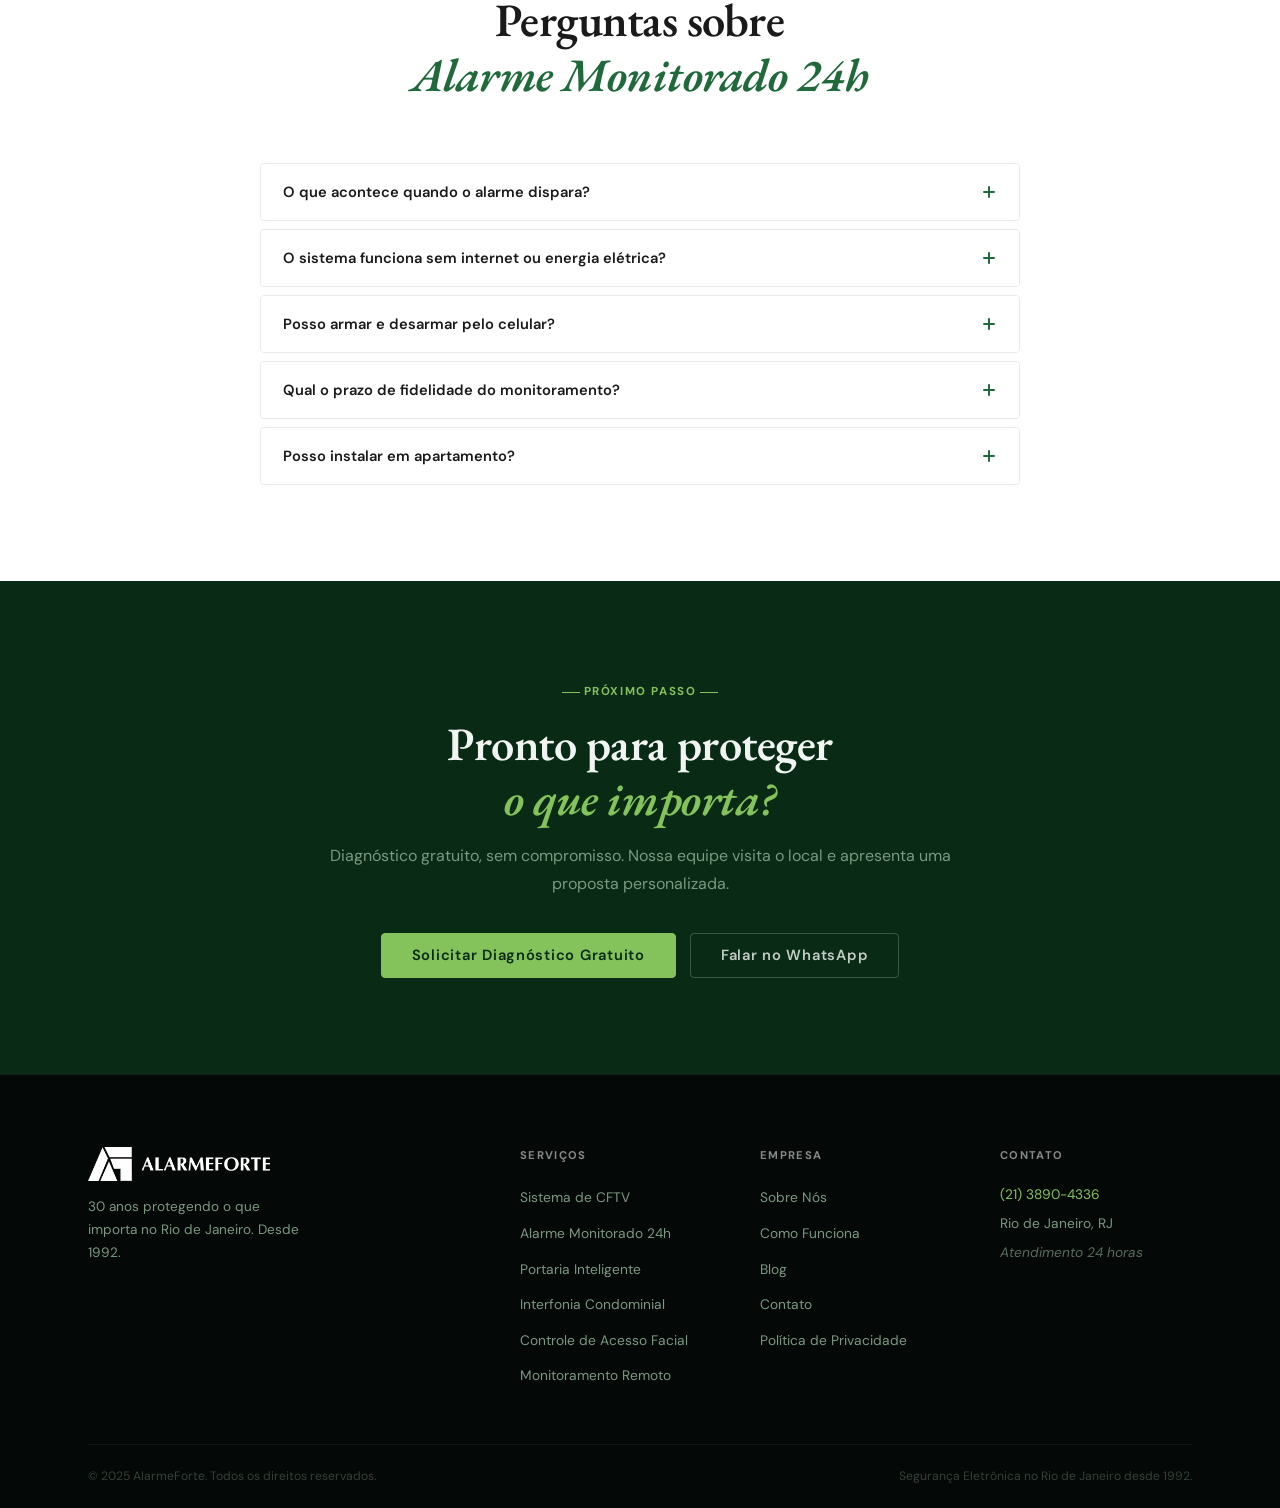
==== commit 3a6e8a5c: "feat: paleta original, fotos de produto e fix do dropdown - Dark bg atualizado para #092A15 (verde e" ====
--- a/servicos/alarme-monitorado/index.html
+++ b/servicos/alarme-monitorado/index.html
@@ -108,19 +108,26 @@
   <!-- O QUE É / COMO FUNCIONA -->
   <section class="section-light">
     <div class="container">
-      <div class="section-header">
-        <span class="section-label">O que é</span>
-        <h2 class="section-title">Como funciona o<br><em>Alarme Monitorado 24h</em></h2>
-      </div>
-      <div style="max-width: 760px; margin: 0 auto;">
-        
-        <p style="font-size: 1rem; color: var(--text-gray); line-height: 1.8; margin-bottom: 22px;">O alarme monitorado vai além do alarme tradicional: quando acionado, nossa central de monitoramento é notificada imediatamente e toma as providências necessárias — desde contato com o responsável até acionamento das autoridades.</p>
-        
-        <p style="font-size: 1rem; color: var(--text-gray); line-height: 1.8; margin-bottom: 22px;">A AlarmeForte opera com central de monitoramento própria, não terceirizada. Isso significa equipe treinada que conhece cada cliente, tempo de resposta reduzido e comunicação direta — sem intermediários.</p>
-        
-        <p style="font-size: 1rem; color: var(--text-gray); line-height: 1.8; margin-bottom: 22px;">Instalamos sensores de presença, abertura de portas e janelas, detectores de fumaça e botões de pânico — integrados a um painel inteligente que você controla pelo app ou pelo teclado.</p>
-        
-      </div>
+      
+      <div class="servico-split">
+        <div class="servico-split-text">
+          <div class="section-header" style="text-align: left; margin-bottom: 32px;">
+            <span class="section-label">O que é</span>
+            <h2 class="section-title">Como funciona o<br><em>Alarme Monitorado 24h</em></h2>
+          </div>
+          
+          <p style="font-size: 1rem; color: var(--text-gray); line-height: 1.8; margin-bottom: 22px;">O alarme monitorado vai além do alarme tradicional: quando acionado, nossa central de monitoramento é notificada imediatamente e toma as providências necessárias — desde contato com o responsável até acionamento das autoridades.</p>
+          
+          <p style="font-size: 1rem; color: var(--text-gray); line-height: 1.8; margin-bottom: 22px;">A AlarmeForte opera com central de monitoramento própria, não terceirizada. Isso significa equipe treinada que conhece cada cliente, tempo de resposta reduzido e comunicação direta — sem intermediários.</p>
+          
+          <p style="font-size: 1rem; color: var(--text-gray); line-height: 1.8; margin-bottom: 22px;">Instalamos sensores de presença, abertura de portas e janelas, detectores de fumaça e botões de pânico — integrados a um painel inteligente que você controla pelo app ou pelo teclado.</p>
+          
+        </div>
+        <div class="servico-split-image">
+          <img src="https://alarmeforte.com.br/wp-content/uploads/2024/12/products-1024x361.png.webp" alt="Central de alarme e sensores Intelbras" loading="lazy">
+        </div>
+      </div>
+      
     </div>
   </section>
 
--- a/css/style.css
+++ b/css/style.css
@@ -8,9 +8,9 @@
    =========================== */
 :root {
   /* Colors */
-  --dark-bg:        #080E09;
-  --dark-card:      #0D1810;
-  --dark-border:    #1A2E1D;
+  --dark-bg:        #092A15;
+  --dark-card:      #0B2018;
+  --dark-border:    #1B3526;
   --green-primary:  #1F693A;
   --green-accent:   #84C25B;
   --green-glow:     rgba(132, 194, 91, 0.15);
@@ -157,7 +157,7 @@
 }
 
 .navbar.scrolled {
-  background: rgba(8, 14, 9, 0.94);
+  background: rgba(9, 42, 21, 0.94);
   backdrop-filter: blur(16px);
   -webkit-backdrop-filter: blur(16px);
   padding: 12px 0;
@@ -812,7 +812,7 @@
   background-position: right 14px center;
   padding-right: 36px;
 }
-.form-group select option { background: #0D1810; color: var(--text-light); }
+.form-group select option { background: #0B2018; color: var(--text-light); }
 
 .form-group input::placeholder,
 .form-group textarea::placeholder { color: rgba(240,245,241,0.22); }
@@ -965,7 +965,7 @@
   .nav-links {
     position: fixed;
     top: 60px; left: 0; right: 0; bottom: 0;
-    background: rgba(8, 14, 9, 0.97);
+    background: rgba(9, 42, 21, 0.97);
     backdrop-filter: blur(20px);
     -webkit-backdrop-filter: blur(20px);
     flex-direction: column;
@@ -1208,9 +1208,10 @@
 
 .nav-dropdown-menu {
   position: absolute;
-  top: calc(100% + 14px);
+  top: 100%;
+  padding-top: 14px;
   left: -16px;
-  background: rgba(8, 14, 9, 0.97);
+  background: rgba(9, 42, 21, 0.97);
   backdrop-filter: blur(20px);
   -webkit-backdrop-filter: blur(20px);
   border: 1px solid var(--dark-border);
@@ -1223,15 +1224,7 @@
   transition: opacity var(--t), transform var(--t);
   z-index: 200;
 }
-/* Ponte invisível que cobre o vão entre o botão e o menu */
-.nav-dropdown-menu::before {
-  content: '';
-  position: absolute;
-  top: -14px;
-  left: 0;
-  right: 0;
-  height: 14px;
-}
+
 .nav-dropdown-wrapper.open .nav-dropdown-menu {
   opacity: 1;
   pointer-events: all;
@@ -1251,6 +1244,41 @@
   color: var(--text-light);
 }
 .nav-dropdown-menu a::after { display: none; }
+
+/* ===========================
+   SERVICO SPLIT (imagem + texto)
+   =========================== */
+.servico-split {
+  display: grid;
+  grid-template-columns: 1fr 1fr;
+  gap: 64px;
+  align-items: center;
+}
+.servico-split-text .section-label::before { right: calc(100% - 20px); }
+.servico-split-text .section-label::after  { left:  calc(100% - 20px); }
+.servico-split-image {
+  border-radius: var(--radius-lg);
+  overflow: hidden;
+  box-shadow: var(--shadow-lg);
+  aspect-ratio: 4 / 3;
+}
+.servico-split-image img {
+  width: 100%;
+  height: 100%;
+  object-fit: cover;
+  display: block;
+  transition: transform 0.6s ease;
+}
+.servico-split-image:hover img { transform: scale(1.03); }
+
+@media (max-width: 860px) {
+  .servico-split {
+    grid-template-columns: 1fr;
+    gap: 36px;
+  }
+  .servico-split-image { aspect-ratio: 16 / 9; }
+  .servico-split-text .section-header { text-align: center; }
+}
 
 /* ===========================
    PERFIS (Para quem é)
